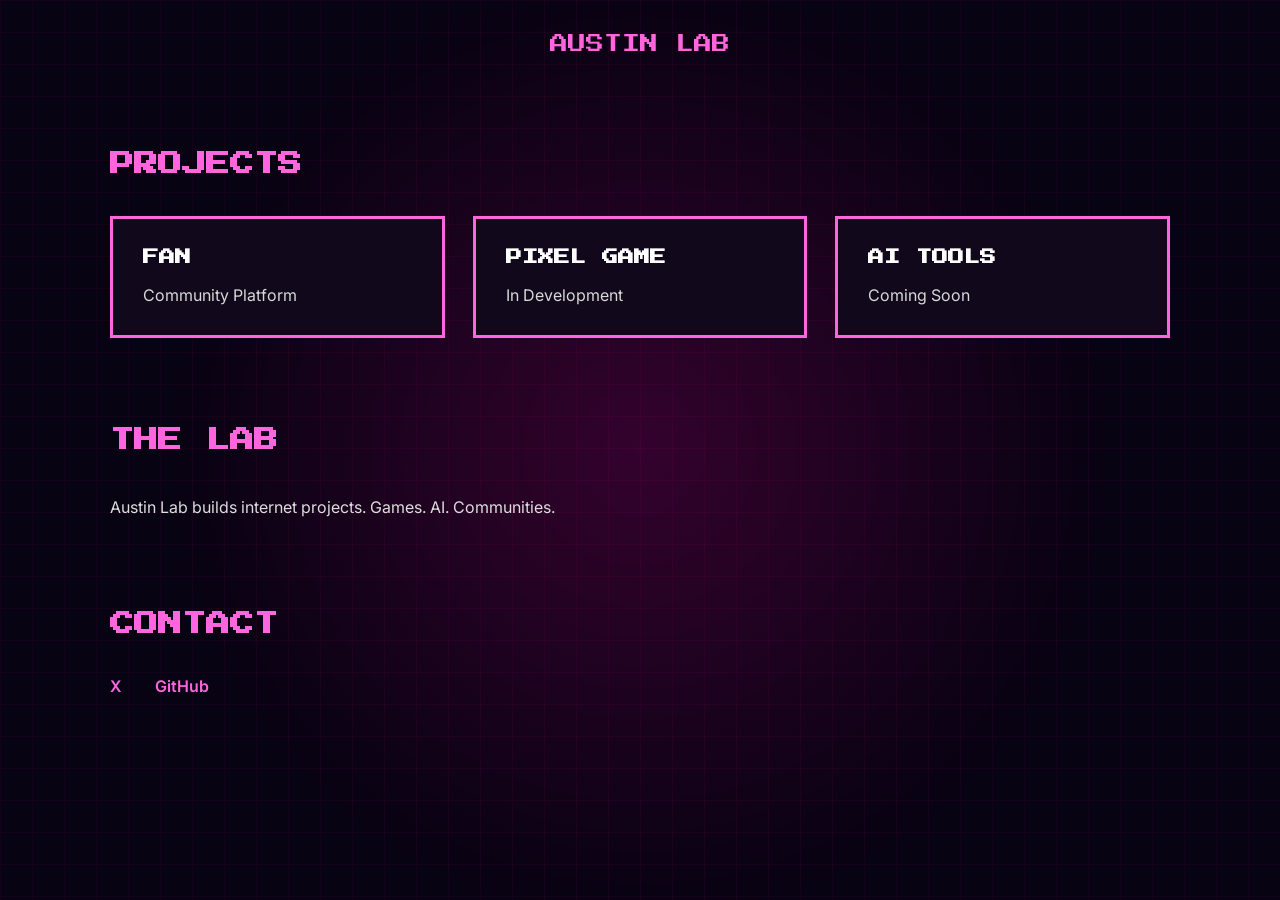
==== lab.html @ cfaddf40 "Create Lab page" ====
<!DOCTYPE html>
<html lang="en">

<head>

<meta charset="UTF-8">
<meta name="viewport" content="width=device-width, initial-scale=1.0">

<title>Austin Lab</title>

<link rel="preconnect" href="https://fonts.googleapis.com">
<link rel="preconnect" href="https://fonts.gstatic.com" crossorigin>

<link href="https://fonts.googleapis.com/css2?family=Press+Start+2P&family=Inter:wght@400;600&display=swap" rel="stylesheet">

<link rel="stylesheet" href="style.css">

</head>

<body>

<div class="bg-grid"></div>
<div class="bg-glow"></div>

<header class="topbar">

<a href="index.html" class="logo">
AUSTIN LAB
</a>

</header>

<main class="lab">

<h2>PROJECTS</h2>

<div class="cards">

<a class="card" href="#">

<h3>FAN</h3>

<p>Community Platform</p>

</a>

<a class="card" href="#">

<h3>PIXEL GAME</h3>

<p>In Development</p>

</a>

<a class="card" href="#">

<h3>AI TOOLS</h3>

<p>Coming Soon</p>

</a>

</div>

<section class="about">

<h2>THE LAB</h2>

<p>

Austin Lab builds internet projects.

Games.

AI.

Communities.

</p>

</section>

<section class="contact">

<h2>CONTACT</h2>

<a href="https://x.com/austin_brop">X</a>

<a href="https://github.com/chemma123">GitHub</a>

</section>

</main>

</body>

</html>
---- style.css ----
*{
    margin:0;
    padding:0;
    box-sizing:border-box;
    scroll-behavior:smooth;
}

body{
    background:#080312;
    color:#fff;
    font-family:'Inter',sans-serif;
    overflow-x:hidden;
}

/* BACKGROUND */

.bg-grid{
    position:fixed;
    inset:0;
    z-index:-2;

    background-image:
    linear-gradient(rgba(255,0,170,.05) 1px,transparent 1px),
    linear-gradient(90deg,rgba(255,0,170,.05) 1px,transparent 1px);

    background-size:32px 32px;
}

.bg-glow{
    position:fixed;
    inset:0;
    z-index:-1;

    background:
    radial-gradient(circle at center,
    rgba(255,0,170,.18),
    transparent 60%);
}

/* HERO */

.hero{

    height:100vh;

    display:flex;
    flex-direction:column;
    justify-content:center;
    align-items:center;

    text-align:center;

    padding:20px;

}

.penguin{

    width:190px;

    margin-bottom:40px;

    image-rendering:pixelated;

}

h1{

    font-family:'Press Start 2P',cursive;

    font-size:56px;

    color:#ff66dd;

    text-shadow:
    4px 4px #5d007d;

    margin-bottom:30px;

}

.subtitle{

    color:#d5b6ff;

    margin-bottom:50px;

    letter-spacing:2px;

}

.btn{

    display:inline-block;

    padding:18px 42px;

    border:4px solid #ff66dd;

    background:#23112f;

    color:white;

    text-decoration:none;

    font-family:'Press Start 2P',cursive;

    transition:.25s;

}

.btn:hover{

    background:#ff44cc;

    box-shadow:0 0 20px #ff44cc;

    transform:translateY(-4px);

}

/* TOP BAR */

.topbar{

    padding:35px;

    text-align:center;

}

.logo{

    color:#ff66dd;

    text-decoration:none;

    font-family:'Press Start 2P',cursive;

    font-size:18px;

}

/* LAB */

.lab{

    max-width:1100px;

    margin:auto;

    padding:60px 20px 120px;

}

.lab h2{

    font-family:'Press Start 2P',cursive;

    color:#ff66dd;

    margin-bottom:40px;

    font-size:24px;

}

/* CARDS */

.cards{

    display:grid;

    grid-template-columns:repeat(auto-fit,minmax(260px,1fr));

    gap:28px;

    margin-bottom:90px;

}

.card{

    display:block;

    padding:30px;

    text-decoration:none;

    color:white;

    border:3px solid #ff66dd;

    background:#12081c;

    transition:.25s;

}

.card:hover{

    transform:translateY(-6px);

    box-shadow:0 0 25px #ff44cc;

}

.card h3{

    font-family:'Press Start 2P',cursive;

    margin-bottom:20px;

    font-size:16px;

}

.card p{

    color:#d8d8d8;

}

/* ABOUT */

.about{

    margin-bottom:90px;

}

.about p{

    max-width:700px;

    line-height:1.9;

    color:#ddd;

}

/* CONTACT */

.contact a{

    display:inline-block;

    margin-right:30px;

    color:#ff66dd;

    text-decoration:none;

    font-weight:600;

}

.contact a:hover{

    color:white;

}
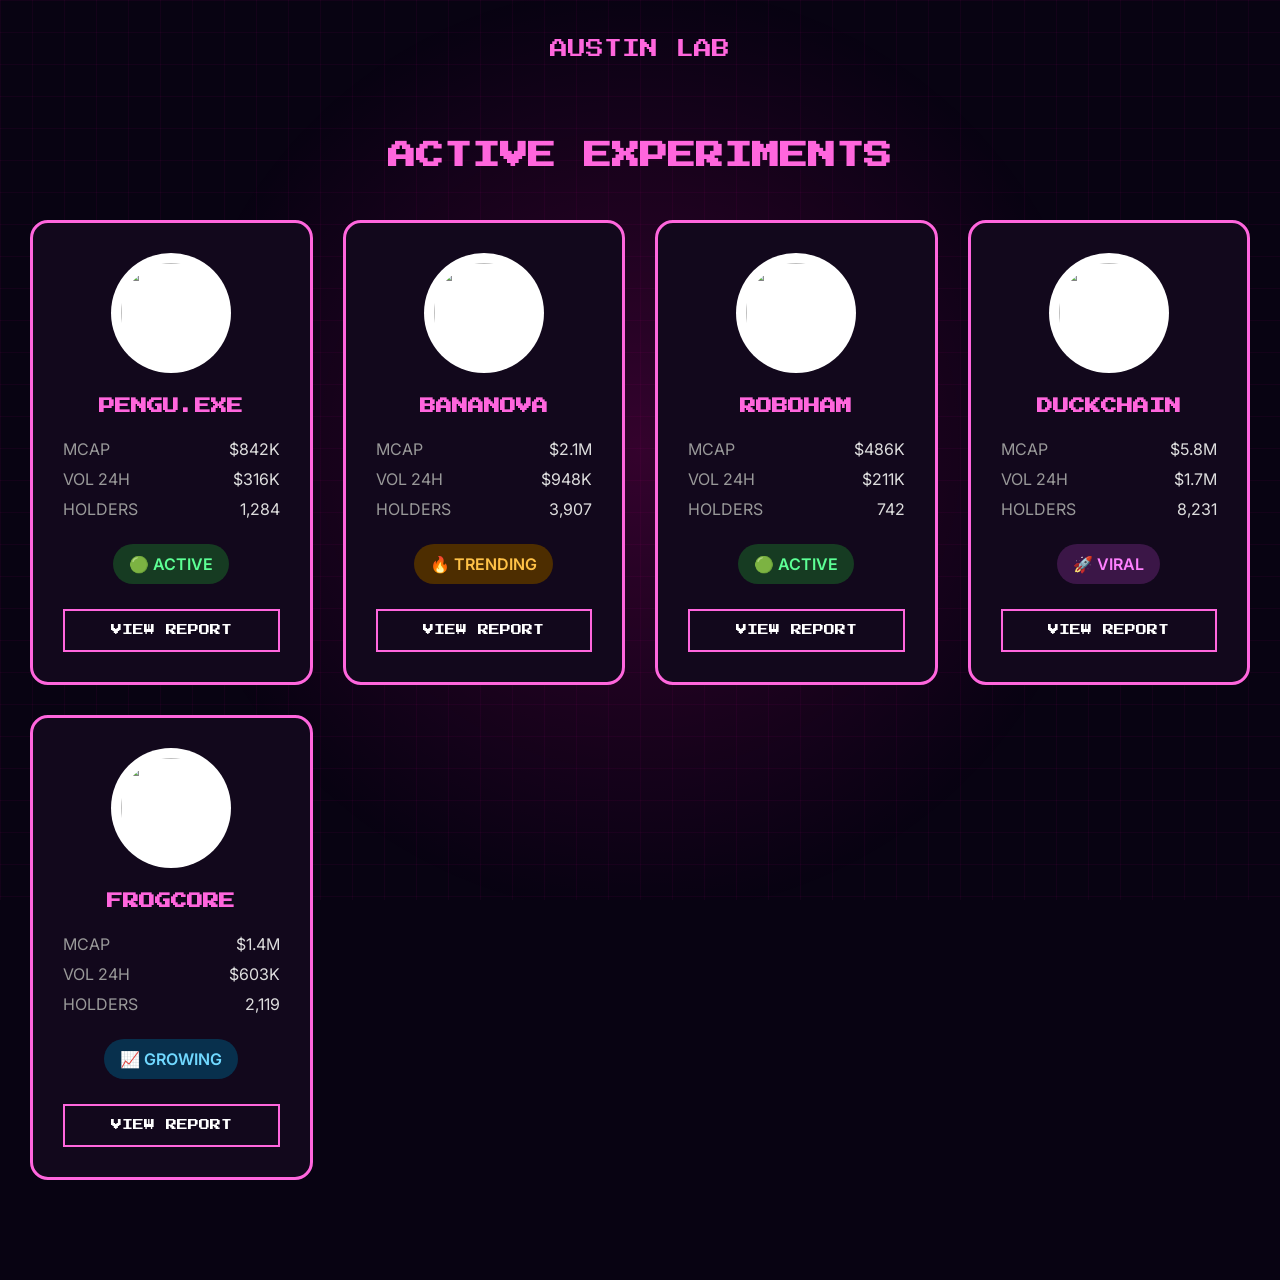
==== commit 5755c767: "Update lab page" ====
--- a/lab.html
+++ b/lab.html
@@ -32,63 +32,131 @@
 
 <main class="lab">
 
-<h2>PROJECTS</h2>
+<h2>ACTIVE EXPERIMENTS</h2>
 
 <div class="cards">
 
-<a class="card" href="#">
+<div class="card">
 
-<h3>FAN</h3>
+<img src="https://api.dicebear.com/9.x/bottts/svg?seed=Pengu" class="avatar">
 
-<p>Community Platform</p>
+<h3>PENGU.EXE</h3>
 
-</a>
+<div class="stats">
 
-<a class="card" href="#">
+<p><span>MCAP</span> $842K</p>
+<p><span>VOL 24H</span> $316K</p>
+<p><span>HOLDERS</span> 1,284</p>
 
-<h3>PIXEL GAME</h3>
+</div>
 
-<p>In Development</p>
+<div class="status active">
+🟢 ACTIVE
+</div>
 
-</a>
-
-<a class="card" href="#">
-
-<h3>AI TOOLS</h3>
-
-<p>Coming Soon</p>
-
+<a href="#" class="view-btn">
+VIEW REPORT
 </a>
 
 </div>
 
-<section class="about">
+<div class="card">
 
-<h2>THE LAB</h2>
+<img src="https://api.dicebear.com/9.x/bottts/svg?seed=Bananova" class="avatar">
 
-<p>
+<h3>BANANOVA</h3>
 
-Austin Lab builds internet projects.
+<div class="stats">
 
-Games.
+<p><span>MCAP</span> $2.1M</p>
+<p><span>VOL 24H</span> $948K</p>
+<p><span>HOLDERS</span> 3,907</p>
 
-AI.
+</div>
 
-Communities.
+<div class="status trend">
+🔥 TRENDING
+</div>
 
-</p>
+<a href="#" class="view-btn">
+VIEW REPORT
+</a>
 
-</section>
+</div>
 
-<section class="contact">
+<div class="card">
 
-<h2>CONTACT</h2>
+<img src="https://api.dicebear.com/9.x/bottts/svg?seed=RoboHam" class="avatar">
 
-<a href="https://x.com/austin_brop">X</a>
+<h3>ROBOHAM</h3>
 
-<a href="https://github.com/chemma123">GitHub</a>
+<div class="stats">
 
-</section>
+<p><span>MCAP</span> $486K</p>
+<p><span>VOL 24H</span> $211K</p>
+<p><span>HOLDERS</span> 742</p>
+
+</div>
+
+<div class="status active">
+🟢 ACTIVE
+</div>
+
+<a href="#" class="view-btn">
+VIEW REPORT
+</a>
+
+</div>
+
+<div class="card">
+
+<img src="https://api.dicebear.com/9.x/bottts/svg?seed=DuckChain" class="avatar">
+
+<h3>DUCKCHAIN</h3>
+
+<div class="stats">
+
+<p><span>MCAP</span> $5.8M</p>
+<p><span>VOL 24H</span> $1.7M</p>
+<p><span>HOLDERS</span> 8,231</p>
+
+</div>
+
+<div class="status viral">
+🚀 VIRAL
+</div>
+
+<a href="#" class="view-btn">
+VIEW REPORT
+</a>
+
+</div>
+
+<div class="card">
+
+<img src="https://api.dicebear.com/9.x/bottts/svg?seed=FrogCore" class="avatar">
+
+<h3>FROGCORE</h3>
+
+<div class="stats">
+
+<p><span>MCAP</span> $1.4M</p>
+<p><span>VOL 24H</span> $603K</p>
+<p><span>HOLDERS</span> 2,119</p>
+
+</div>
+
+<div class="status grow">
+📈 GROWING
+</div>
+
+<a href="#" class="view-btn">
+VIEW REPORT
+</a>
+
+</div>
+
+</div>
 
 </main>
 
--- a/style.css
+++ b/style.css
@@ -123,7 +123,7 @@
 
 .topbar{
 
-    padding:35px;
+    padding:40px 0;
 
     text-align:center;
 
@@ -145,23 +145,25 @@
 
 .lab{
 
-    max-width:1100px;
+    max-width:1300px;
 
     margin:auto;
 
-    padding:60px 20px 120px;
+    padding:40px 30px 100px;
 
 }
 
 .lab h2{
 
+    text-align:center;
+
     font-family:'Press Start 2P',cursive;
 
     color:#ff66dd;
 
-    margin-bottom:40px;
-
-    font-size:24px;
+    margin-bottom:50px;
+
+    font-size:28px;
 
 }
 
@@ -173,90 +175,166 @@
 
     grid-template-columns:repeat(auto-fit,minmax(260px,1fr));
 
-    gap:28px;
-
-    margin-bottom:90px;
+    gap:30px;
 
 }
 
 .card{
 
+    background:#12081c;
+
+    border:3px solid #ff66dd;
+
+    border-radius:18px;
+
+    padding:30px;
+
+    text-align:center;
+
+    transition:.25s;
+
+}
+
+.card:hover{
+
+    transform:translateY(-8px);
+
+    box-shadow:0 0 30px rgba(255,68,204,.5);
+
+}
+
+.avatar{
+
+    width:120px;
+
+    height:120px;
+
+    margin:0 auto 25px;
+
     display:block;
 
-    padding:30px;
+    border-radius:50%;
+
+    background:white;
+
+    padding:10px;
+
+}
+
+.card h3{
+
+    font-family:'Press Start 2P',cursive;
+
+    font-size:16px;
+
+    color:#ff66dd;
+
+    margin-bottom:25px;
+
+}
+
+/* STATS */
+
+.stats{
+
+    text-align:left;
+
+    margin-bottom:25px;
+
+}
+
+.stats p{
+
+    display:flex;
+
+    justify-content:space-between;
+
+    margin-bottom:10px;
+
+    color:#ddd;
+
+}
+
+.stats span{
+
+    color:#999;
+
+}
+
+/* STATUS */
+
+.status{
+
+    display:inline-block;
+
+    padding:10px 16px;
+
+    border-radius:50px;
+
+    font-weight:600;
+
+    margin-bottom:25px;
+
+}
+
+.active{
+
+    background:#163b22;
+
+    color:#5dff95;
+
+}
+
+.trend{
+
+    background:#4d2d00;
+
+    color:#ffc247;
+
+}
+
+.viral{
+
+    background:#3b1647;
+
+    color:#ff80ff;
+
+}
+
+.grow{
+
+    background:#08304d;
+
+    color:#70d8ff;
+
+}
+
+/* BUTTON */
+
+.view-btn{
+
+    display:block;
+
+    width:100%;
+
+    padding:14px;
+
+    border:2px solid #ff66dd;
+
+    color:white;
 
     text-decoration:none;
 
-    color:white;
-
-    border:3px solid #ff66dd;
-
-    background:#12081c;
+    font-family:'Press Start 2P',cursive;
+
+    font-size:11px;
 
     transition:.25s;
 
 }
 
-.card:hover{
-
-    transform:translateY(-6px);
-
-    box-shadow:0 0 25px #ff44cc;
-
-}
-
-.card h3{
-
-    font-family:'Press Start 2P',cursive;
-
-    margin-bottom:20px;
-
-    font-size:16px;
-
-}
-
-.card p{
-
-    color:#d8d8d8;
-
-}
-
-/* ABOUT */
-
-.about{
-
-    margin-bottom:90px;
-
-}
-
-.about p{
-
-    max-width:700px;
-
-    line-height:1.9;
-
-    color:#ddd;
-
-}
-
-/* CONTACT */
-
-.contact a{
-
-    display:inline-block;
-
-    margin-right:30px;
-
-    color:#ff66dd;
-
-    text-decoration:none;
-
-    font-weight:600;
-
-}
-
-.contact a:hover{
-
-    color:white;
+.view-btn:hover{
+
+    background:#ff44cc;
 
 }
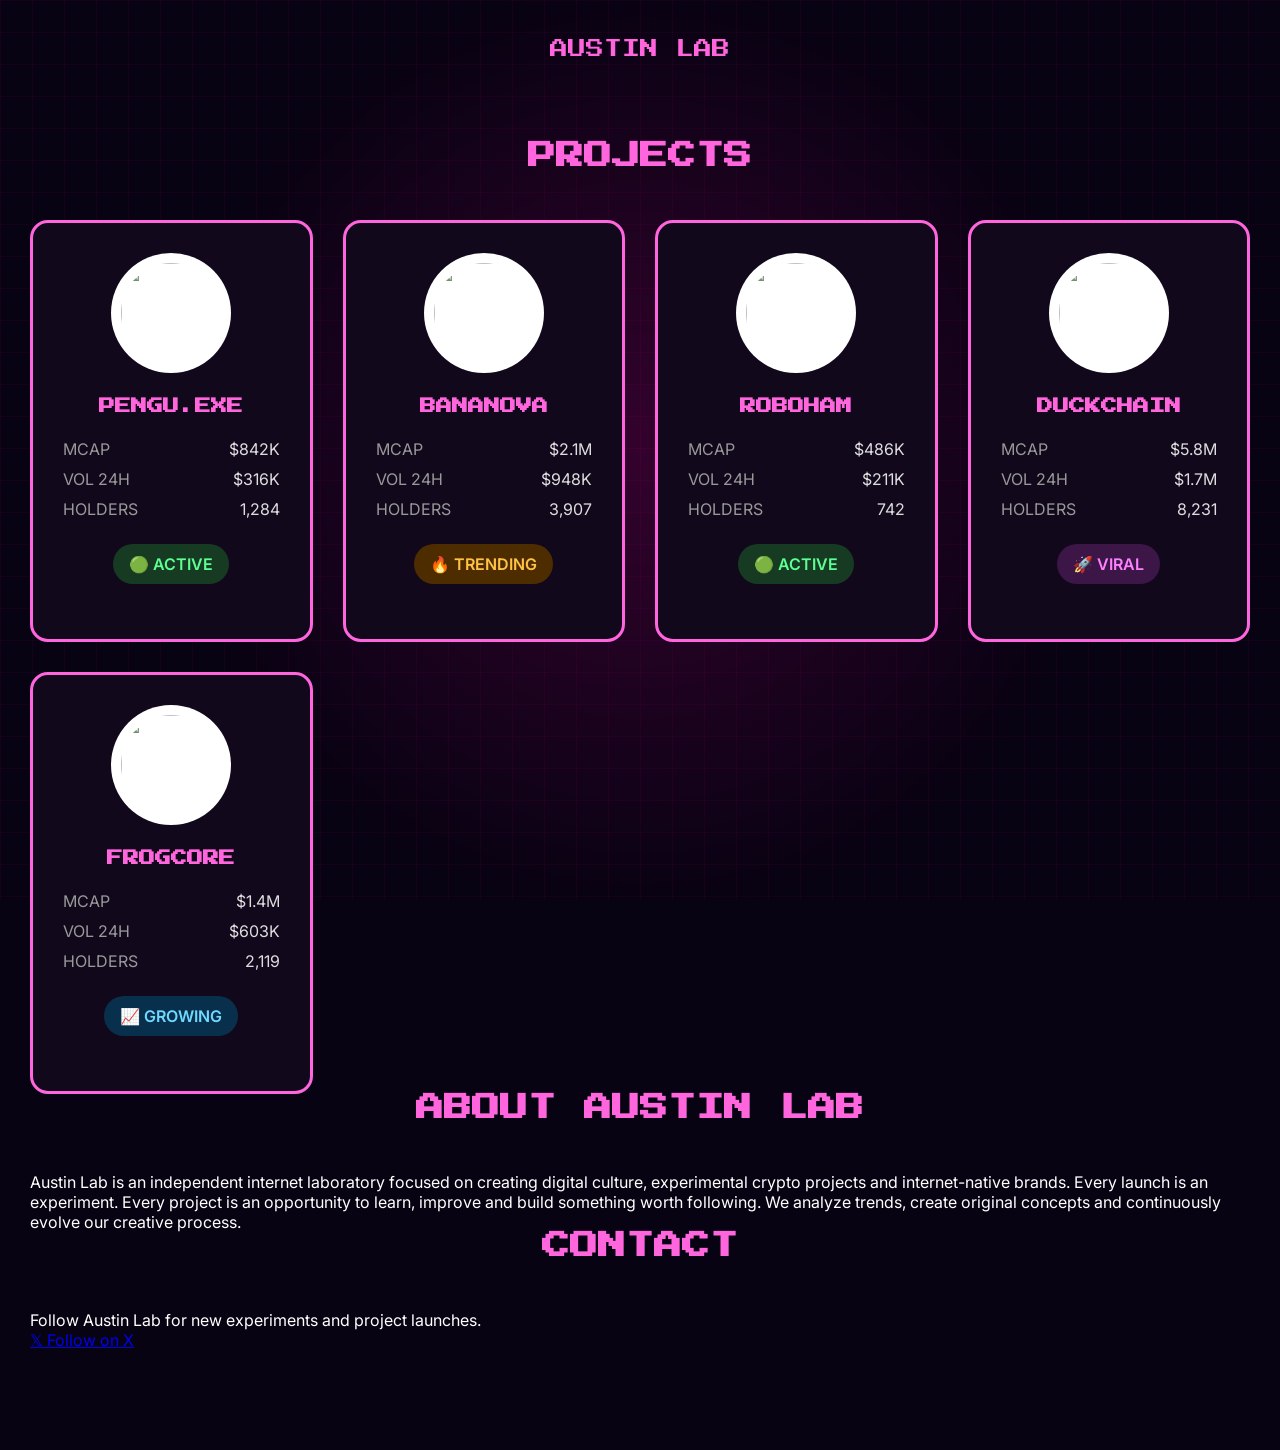
==== commit 112ce044: "Test" ====
--- a/lab.html
+++ b/lab.html
@@ -32,7 +32,7 @@
 
 <main class="lab">
 
-<h2>ACTIVE EXPERIMENTS</h2>
+<h2>PROJECTS</h2>
 
 <div class="cards">
 
@@ -43,20 +43,14 @@
 <h3>PENGU.EXE</h3>
 
 <div class="stats">
-
 <p><span>MCAP</span> $842K</p>
 <p><span>VOL 24H</span> $316K</p>
 <p><span>HOLDERS</span> 1,284</p>
-
 </div>
 
 <div class="status active">
 🟢 ACTIVE
 </div>
-
-<a href="#" class="view-btn">
-VIEW REPORT
-</a>
 
 </div>
 
@@ -67,20 +61,14 @@
 <h3>BANANOVA</h3>
 
 <div class="stats">
-
 <p><span>MCAP</span> $2.1M</p>
 <p><span>VOL 24H</span> $948K</p>
 <p><span>HOLDERS</span> 3,907</p>
-
 </div>
 
 <div class="status trend">
 🔥 TRENDING
 </div>
-
-<a href="#" class="view-btn">
-VIEW REPORT
-</a>
 
 </div>
 
@@ -91,20 +79,14 @@
 <h3>ROBOHAM</h3>
 
 <div class="stats">
-
 <p><span>MCAP</span> $486K</p>
 <p><span>VOL 24H</span> $211K</p>
 <p><span>HOLDERS</span> 742</p>
-
 </div>
 
 <div class="status active">
 🟢 ACTIVE
 </div>
-
-<a href="#" class="view-btn">
-VIEW REPORT
-</a>
 
 </div>
 
@@ -115,20 +97,14 @@
 <h3>DUCKCHAIN</h3>
 
 <div class="stats">
-
 <p><span>MCAP</span> $5.8M</p>
 <p><span>VOL 24H</span> $1.7M</p>
 <p><span>HOLDERS</span> 8,231</p>
-
 </div>
 
 <div class="status viral">
 🚀 VIRAL
 </div>
-
-<a href="#" class="view-btn">
-VIEW REPORT
-</a>
 
 </div>
 
@@ -139,24 +115,48 @@
 <h3>FROGCORE</h3>
 
 <div class="stats">
-
 <p><span>MCAP</span> $1.4M</p>
 <p><span>VOL 24H</span> $603K</p>
 <p><span>HOLDERS</span> 2,119</p>
-
 </div>
 
 <div class="status grow">
 📈 GROWING
 </div>
 
-<a href="#" class="view-btn">
-VIEW REPORT
-</a>
+</div>
 
 </div>
 
-</div>
+<section class="about">
+
+<h2>ABOUT AUSTIN LAB</h2>
+
+<p>
+
+Austin Lab is an independent internet laboratory focused on creating digital culture, experimental crypto projects and internet-native brands.
+
+Every launch is an experiment.
+Every project is an opportunity to learn, improve and build something worth following.
+
+We analyze trends, create original concepts and continuously evolve our creative process.
+
+</p>
+
+</section>
+<section class="contact">
+
+<h2>CONTACT</h2>
+
+<p>
+Follow Austin Lab for new experiments and project launches.
+</p>
+
+<a href="https://x.com/austinlab" target="_blank">
+𝕏 Follow on X
+</a>
+
+</section>
 
 </main>
 
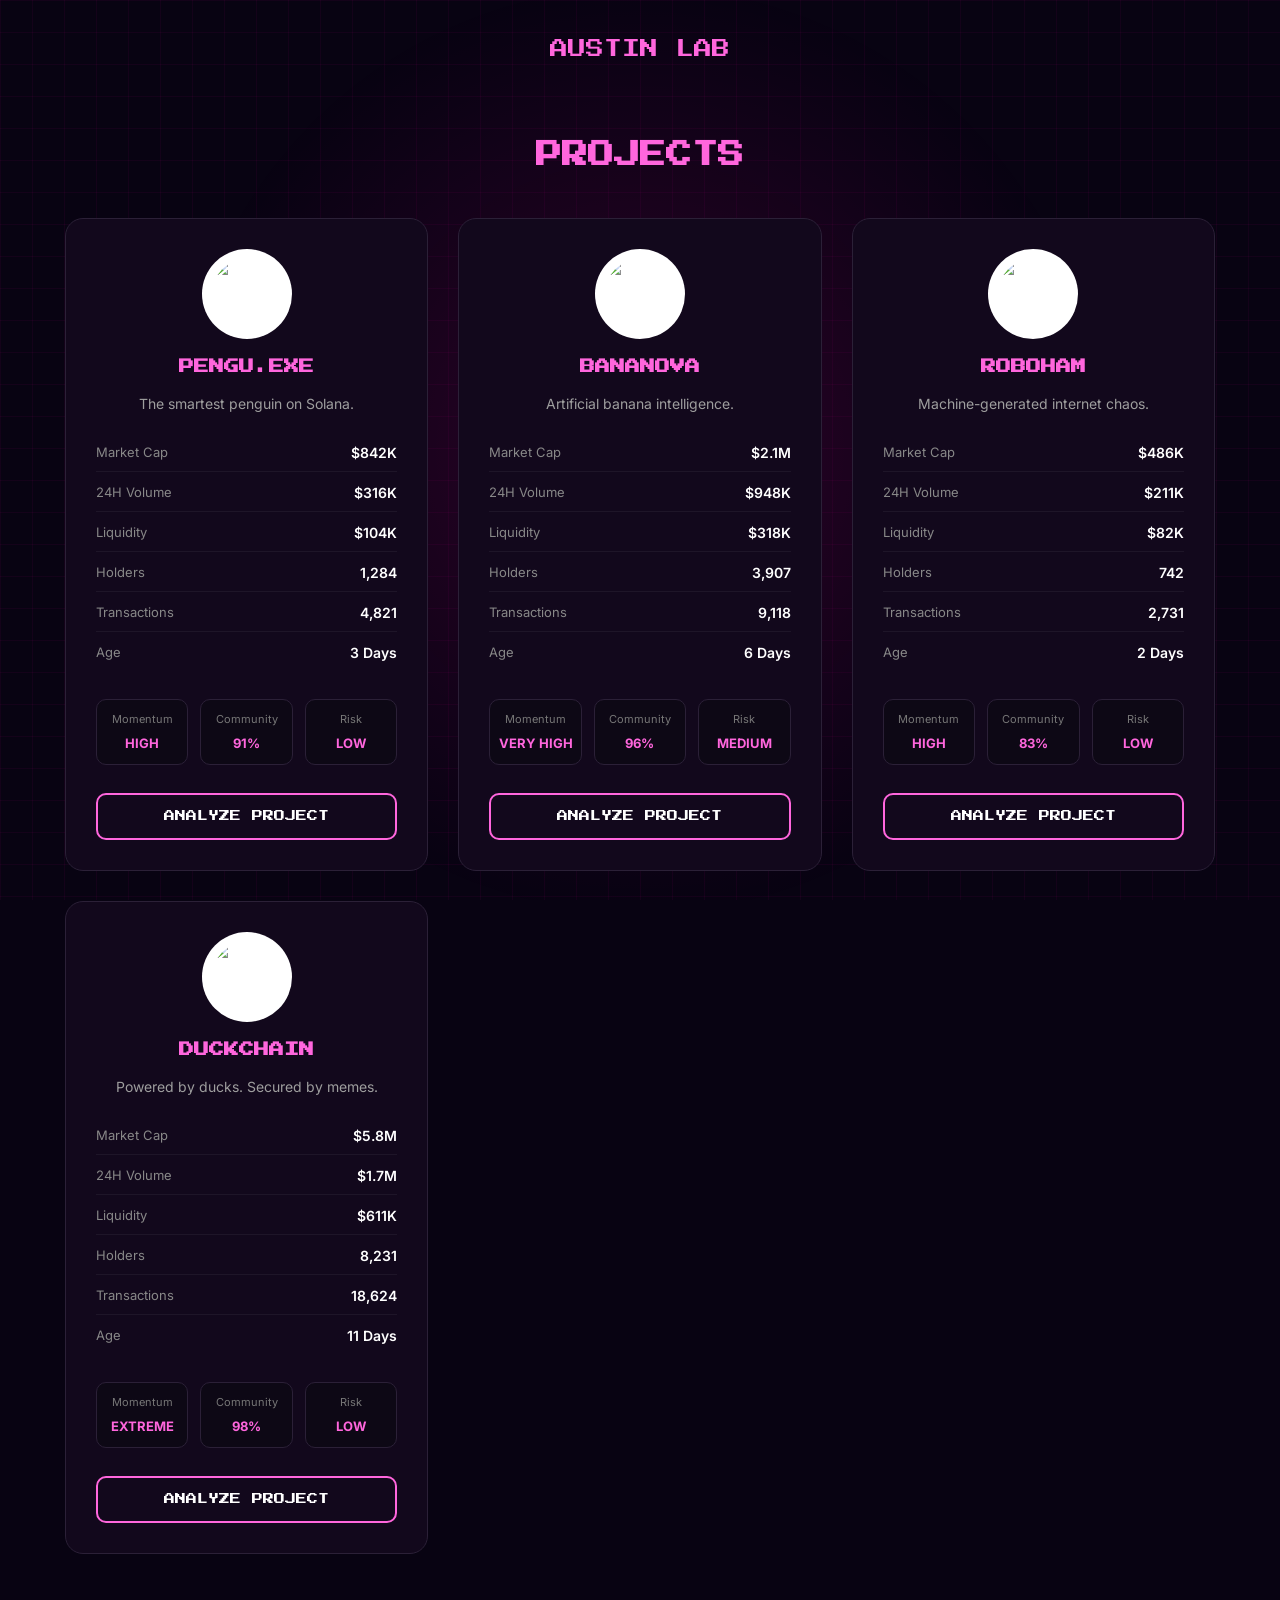
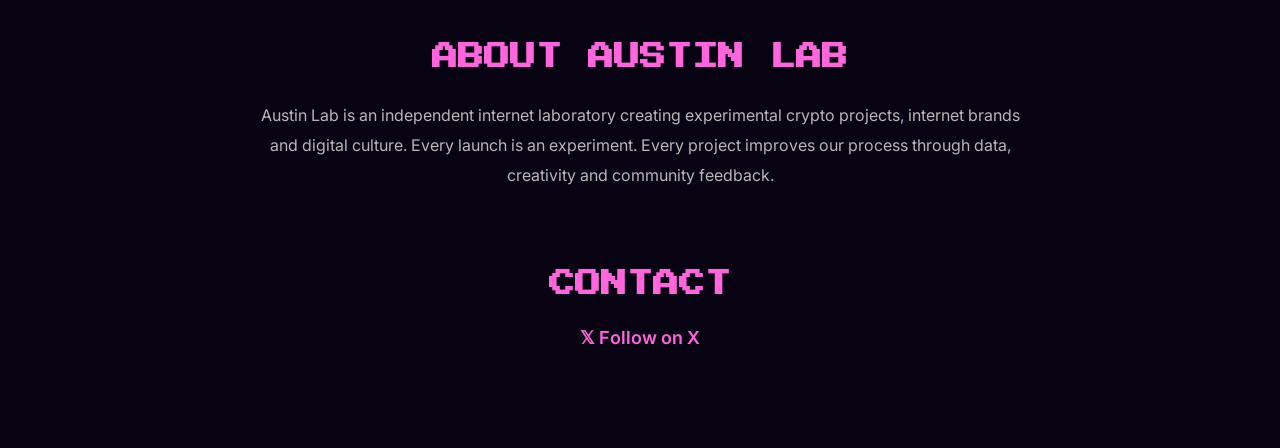
==== commit 726f4185: "Update Austin Lab UI" ====
--- a/lab.html
+++ b/lab.html
@@ -36,93 +36,286 @@
 
 <div class="cards">
 
+<!-- PROJECT 1 -->
+
 <div class="card">
 
-<img src="https://api.dicebear.com/9.x/bottts/svg?seed=Pengu" class="avatar">
+<img src="https://api.dicebear.com/9.x/bottts/svg?seed=Pengu" class="avatar" alt="Pengu">
 
 <h3>PENGU.EXE</h3>
 
+<p class="description">
+The smartest penguin on Solana.
+</p>
+
 <div class="stats">
-<p><span>MCAP</span> $842K</p>
-<p><span>VOL 24H</span> $316K</p>
-<p><span>HOLDERS</span> 1,284</p>
-</div>
-
-<div class="status active">
-🟢 ACTIVE
-</div>
-
-</div>
+
+<div class="stat">
+<span>Market Cap</span>
+<strong>$842K</strong>
+</div>
+
+<div class="stat">
+<span>24H Volume</span>
+<strong>$316K</strong>
+</div>
+
+<div class="stat">
+<span>Liquidity</span>
+<strong>$104K</strong>
+</div>
+
+<div class="stat">
+<span>Holders</span>
+<strong>1,284</strong>
+</div>
+
+<div class="stat">
+<span>Transactions</span>
+<strong>4,821</strong>
+</div>
+
+<div class="stat">
+<span>Age</span>
+<strong>3 Days</strong>
+</div>
+
+</div>
+
+<div class="metrics">
+
+<div>
+<span>Momentum</span>
+<strong>HIGH</strong>
+</div>
+
+<div>
+<span>Community</span>
+<strong>91%</strong>
+</div>
+
+<div>
+<span>Risk</span>
+<strong>LOW</strong>
+</div>
+
+</div>
+
+<a href="project.html" class="analyze-btn">
+ANALYZE PROJECT
+</a>
+
+</div>
+
+<!-- PROJECT 2 -->
 
 <div class="card">
 
-<img src="https://api.dicebear.com/9.x/bottts/svg?seed=Bananova" class="avatar">
+<img src="https://api.dicebear.com/9.x/bottts/svg?seed=Bananova" class="avatar" alt="Bananova">
 
 <h3>BANANOVA</h3>
 
+<p class="description">
+Artificial banana intelligence.
+</p>
+
 <div class="stats">
-<p><span>MCAP</span> $2.1M</p>
-<p><span>VOL 24H</span> $948K</p>
-<p><span>HOLDERS</span> 3,907</p>
-</div>
-
-<div class="status trend">
-🔥 TRENDING
-</div>
-
-</div>
+
+<div class="stat">
+<span>Market Cap</span>
+<strong>$2.1M</strong>
+</div>
+
+<div class="stat">
+<span>24H Volume</span>
+<strong>$948K</strong>
+</div>
+
+<div class="stat">
+<span>Liquidity</span>
+<strong>$318K</strong>
+</div>
+
+<div class="stat">
+<span>Holders</span>
+<strong>3,907</strong>
+</div>
+
+<div class="stat">
+<span>Transactions</span>
+<strong>9,118</strong>
+</div>
+
+<div class="stat">
+<span>Age</span>
+<strong>6 Days</strong>
+</div>
+
+</div>
+
+<div class="metrics">
+
+<div>
+<span>Momentum</span>
+<strong>VERY HIGH</strong>
+</div>
+
+<div>
+<span>Community</span>
+<strong>96%</strong>
+</div>
+
+<div>
+<span>Risk</span>
+<strong>MEDIUM</strong>
+</div>
+
+</div>
+
+<a href="project.html" class="analyze-btn">
+ANALYZE PROJECT
+</a>
+
+</div>
+<!-- PROJECT 3 -->
 
 <div class="card">
 
-<img src="https://api.dicebear.com/9.x/bottts/svg?seed=RoboHam" class="avatar">
+<img src="https://api.dicebear.com/9.x/bottts/svg?seed=RoboHam" class="avatar" alt="RoboHam">
 
 <h3>ROBOHAM</h3>
 
+<p class="description">
+Machine-generated internet chaos.
+</p>
+
 <div class="stats">
-<p><span>MCAP</span> $486K</p>
-<p><span>VOL 24H</span> $211K</p>
-<p><span>HOLDERS</span> 742</p>
-</div>
-
-<div class="status active">
-🟢 ACTIVE
-</div>
-
-</div>
+
+<div class="stat">
+<span>Market Cap</span>
+<strong>$486K</strong>
+</div>
+
+<div class="stat">
+<span>24H Volume</span>
+<strong>$211K</strong>
+</div>
+
+<div class="stat">
+<span>Liquidity</span>
+<strong>$82K</strong>
+</div>
+
+<div class="stat">
+<span>Holders</span>
+<strong>742</strong>
+</div>
+
+<div class="stat">
+<span>Transactions</span>
+<strong>2,731</strong>
+</div>
+
+<div class="stat">
+<span>Age</span>
+<strong>2 Days</strong>
+</div>
+
+</div>
+
+<div class="metrics">
+
+<div>
+<span>Momentum</span>
+<strong>HIGH</strong>
+</div>
+
+<div>
+<span>Community</span>
+<strong>83%</strong>
+</div>
+
+<div>
+<span>Risk</span>
+<strong>LOW</strong>
+</div>
+
+</div>
+
+<a href="project.html" class="analyze-btn">
+ANALYZE PROJECT
+</a>
+
+</div>
+
+<!-- PROJECT 4 -->
 
 <div class="card">
 
-<img src="https://api.dicebear.com/9.x/bottts/svg?seed=DuckChain" class="avatar">
+<img src="https://api.dicebear.com/9.x/bottts/svg?seed=DuckChain" class="avatar" alt="DuckChain">
 
 <h3>DUCKCHAIN</h3>
 
+<p class="description">
+Powered by ducks. Secured by memes.
+</p>
+
 <div class="stats">
-<p><span>MCAP</span> $5.8M</p>
-<p><span>VOL 24H</span> $1.7M</p>
-<p><span>HOLDERS</span> 8,231</p>
-</div>
-
-<div class="status viral">
-🚀 VIRAL
-</div>
-
-</div>
-
-<div class="card">
-
-<img src="https://api.dicebear.com/9.x/bottts/svg?seed=FrogCore" class="avatar">
-
-<h3>FROGCORE</h3>
-
-<div class="stats">
-<p><span>MCAP</span> $1.4M</p>
-<p><span>VOL 24H</span> $603K</p>
-<p><span>HOLDERS</span> 2,119</p>
-</div>
-
-<div class="status grow">
-📈 GROWING
-</div>
+
+<div class="stat">
+<span>Market Cap</span>
+<strong>$5.8M</strong>
+</div>
+
+<div class="stat">
+<span>24H Volume</span>
+<strong>$1.7M</strong>
+</div>
+
+<div class="stat">
+<span>Liquidity</span>
+<strong>$611K</strong>
+</div>
+
+<div class="stat">
+<span>Holders</span>
+<strong>8,231</strong>
+</div>
+
+<div class="stat">
+<span>Transactions</span>
+<strong>18,624</strong>
+</div>
+
+<div class="stat">
+<span>Age</span>
+<strong>11 Days</strong>
+</div>
+
+</div>
+
+<div class="metrics">
+
+<div>
+<span>Momentum</span>
+<strong>EXTREME</strong>
+</div>
+
+<div>
+<span>Community</span>
+<strong>98%</strong>
+</div>
+
+<div>
+<span>Risk</span>
+<strong>LOW</strong>
+</div>
+
+</div>
+
+<a href="project.html" class="analyze-btn">
+ANALYZE PROJECT
+</a>
 
 </div>
 
@@ -133,26 +326,18 @@
 <h2>ABOUT AUSTIN LAB</h2>
 
 <p>
-
-Austin Lab is an independent internet laboratory focused on creating digital culture, experimental crypto projects and internet-native brands.
-
-Every launch is an experiment.
-Every project is an opportunity to learn, improve and build something worth following.
-
-We analyze trends, create original concepts and continuously evolve our creative process.
-
+Austin Lab is an independent internet laboratory creating experimental crypto projects, internet brands and digital culture.
+
+Every launch is an experiment. Every project improves our process through data, creativity and community feedback.
 </p>
 
 </section>
+
 <section class="contact">
 
 <h2>CONTACT</h2>
 
-<p>
-Follow Austin Lab for new experiments and project launches.
-</p>
-
-<a href="https://x.com/austinlab" target="_blank">
+<a href="https://x.com/" target="_blank">
 𝕏 Follow on X
 </a>
 
--- a/style.css
+++ b/style.css
@@ -12,8 +12,6 @@
     overflow-x:hidden;
 }
 
-/* BACKGROUND */
-
 .bg-grid{
     position:fixed;
     inset:0;
@@ -33,308 +31,389 @@
 
     background:
     radial-gradient(circle at center,
-    rgba(255,0,170,.18),
+    rgba(255,0,170,.15),
     transparent 60%);
 }
 
-/* HERO */
-
-.hero{
-
-    height:100vh;
+/* TOP BAR */
+
+.topbar{
+
+    padding:40px 0;
+
+    text-align:center;
+
+}
+
+.logo{
+
+    color:#ff66dd;
+
+    text-decoration:none;
+
+    font-family:'Press Start 2P',cursive;
+
+    font-size:18px;
+
+}
+
+/* PAGE */
+
+.lab{
+
+    max-width:1200px;
+
+    margin:auto;
+
+    padding:40px 25px 100px;
+
+}
+
+.lab h2{
+
+    text-align:center;
+
+    font-family:'Press Start 2P',cursive;
+
+    color:#ff66dd;
+
+    margin-bottom:50px;
+
+    font-size:26px;
+
+}
+
+/* CARDS */
+
+.cards{
+
+    display:grid;
+
+    grid-template-columns:repeat(auto-fit,minmax(280px,1fr));
+
+    gap:30px;
+
+}
+
+.card{
+
+    background:#12081c;
+
+    border:1px solid #2b2037;
+
+    border-radius:18px;
+
+    padding:30px;
+
+    transition:.25s;
+
+}
+
+.card:hover{
+
+    transform:translateY(-6px);
+
+    border-color:#ff66dd;
+
+    box-shadow:0 0 25px rgba(255,68,204,.25);
+
+}
+
+.avatar{
+
+    width:90px;
+
+    height:90px;
+
+    display:block;
+
+    margin:0 auto 20px;
+
+    border-radius:50%;
+
+    background:white;
+
+    padding:10px;
+
+}
+
+.card h3{
+
+    text-align:center;
+
+    font-family:'Press Start 2P',cursive;
+
+    color:#ff66dd;
+
+    font-size:15px;
+
+    margin-bottom:18px;
+
+}
+
+.description{
+
+    text-align:center;
+
+    color:#9e9e9e;
+
+    font-size:14px;
+
+    line-height:1.7;
+
+    margin-bottom:28px;
+
+}
+/* STATS */
+
+.stats{
 
     display:flex;
+
     flex-direction:column;
-    justify-content:center;
+
+    gap:12px;
+
+    margin-bottom:28px;
+
+}
+
+.stat{
+
+    display:flex;
+
+    justify-content:space-between;
+
     align-items:center;
 
-    text-align:center;
-
-    padding:20px;
-
-}
-
-.penguin{
-
-    width:190px;
-
-    margin-bottom:40px;
-
-    image-rendering:pixelated;
-
-}
-
-h1{
+    padding-bottom:10px;
+
+    border-bottom:1px solid rgba(255,255,255,.05);
+
+}
+
+.stat:last-child{
+
+    border-bottom:none;
+
+}
+
+.stat span{
+
+    color:#888;
+
+    font-size:13px;
+
+}
+
+.stat strong{
+
+    color:white;
+
+    font-size:14px;
+
+    font-weight:600;
+
+}
+
+/* AI METRICS */
+
+.metrics{
+
+    display:grid;
+
+    grid-template-columns:repeat(3,1fr);
+
+    gap:12px;
+
+    margin-bottom:28px;
+
+}
+
+.metrics div{
+
+    background:#0d0815;
+
+    border:1px solid #2b2037;
+
+    border-radius:10px;
+
+    padding:12px 8px;
+
+    text-align:center;
+
+}
+
+.metrics span{
+
+    display:block;
+
+    color:#777;
+
+    font-size:11px;
+
+    margin-bottom:6px;
+
+}
+
+.metrics strong{
+
+    color:#ff66dd;
+
+    font-size:13px;
+
+}
+
+/* BUTTON */
+
+.analyze-btn{
+
+    display:block;
+
+    width:100%;
+
+    text-align:center;
+
+    padding:16px;
+
+    border:2px solid #ff66dd;
+
+    border-radius:10px;
+
+    text-decoration:none;
+
+    color:white;
 
     font-family:'Press Start 2P',cursive;
 
-    font-size:56px;
+    font-size:11px;
+
+    transition:.25s;
+
+}
+
+.analyze-btn:hover{
+
+    background:#ff44cc;
+
+    box-shadow:0 0 20px rgba(255,68,204,.35);
+
+    transform:translateY(-2px);
+
+}
+
+/* ABOUT */
+
+.about{
+
+    margin-top:90px;
+
+}
+
+.about h2{
+
+    margin-bottom:30px;
+
+}
+
+.about p{
+
+    max-width:760px;
+
+    margin:auto;
+
+    color:#b7b7b7;
+
+    line-height:1.9;
+
+    text-align:center;
+
+}
+
+/* CONTACT */
+
+.contact{
+
+    margin-top:80px;
+
+    text-align:center;
+
+}
+
+.contact h2{
+
+    margin-bottom:30px;
+
+}
+
+.contact a{
+
+    display:inline-block;
 
     color:#ff66dd;
 
-    text-shadow:
-    4px 4px #5d007d;
-
-    margin-bottom:30px;
-
-}
-
-.subtitle{
-
-    color:#d5b6ff;
-
-    margin-bottom:50px;
-
-    letter-spacing:2px;
-
-}
-
-.btn{
-
-    display:inline-block;
-
-    padding:18px 42px;
-
-    border:4px solid #ff66dd;
-
-    background:#23112f;
+    text-decoration:none;
+
+    font-weight:600;
+
+    font-size:18px;
+
+    transition:.25s;
+
+}
+
+.contact a:hover{
 
     color:white;
 
-    text-decoration:none;
-
-    font-family:'Press Start 2P',cursive;
-
-    transition:.25s;
-
-}
-
-.btn:hover{
-
-    background:#ff44cc;
-
-    box-shadow:0 0 20px #ff44cc;
-
-    transform:translateY(-4px);
-
-}
-
-/* TOP BAR */
-
-.topbar{
-
-    padding:40px 0;
-
-    text-align:center;
-
-}
-
-.logo{
-
-    color:#ff66dd;
-
-    text-decoration:none;
-
-    font-family:'Press Start 2P',cursive;
+}
+
+/* MOBILE */
+
+@media(max-width:768px){
+
+.lab{
+
+    padding:30px 18px 80px;
+
+}
+
+.lab h2{
 
     font-size:18px;
 
 }
 
-/* LAB */
-
-.lab{
-
-    max-width:1300px;
-
-    margin:auto;
-
-    padding:40px 30px 100px;
-
-}
-
-.lab h2{
-
-    text-align:center;
-
-    font-family:'Press Start 2P',cursive;
-
-    color:#ff66dd;
-
-    margin-bottom:50px;
-
-    font-size:28px;
-
-}
-
-/* CARDS */
-
-.cards{
-
-    display:grid;
-
-    grid-template-columns:repeat(auto-fit,minmax(260px,1fr));
-
-    gap:30px;
-
-}
-
 .card{
 
-    background:#12081c;
-
-    border:3px solid #ff66dd;
-
-    border-radius:18px;
-
-    padding:30px;
-
-    text-align:center;
-
-    transition:.25s;
-
-}
-
-.card:hover{
-
-    transform:translateY(-8px);
-
-    box-shadow:0 0 30px rgba(255,68,204,.5);
+    padding:22px;
 
 }
 
 .avatar{
 
-    width:120px;
-
-    height:120px;
-
-    margin:0 auto 25px;
-
-    display:block;
-
-    border-radius:50%;
-
-    background:white;
-
-    padding:10px;
+    width:72px;
+
+    height:72px;
 
 }
 
 .card h3{
 
-    font-family:'Press Start 2P',cursive;
-
-    font-size:16px;
-
-    color:#ff66dd;
-
-    margin-bottom:25px;
-
-}
-
-/* STATS */
-
-.stats{
-
-    text-align:left;
-
-    margin-bottom:25px;
-
-}
-
-.stats p{
-
-    display:flex;
-
-    justify-content:space-between;
-
-    margin-bottom:10px;
-
-    color:#ddd;
-
-}
-
-.stats span{
-
-    color:#999;
-
-}
-
-/* STATUS */
-
-.status{
-
-    display:inline-block;
-
-    padding:10px 16px;
-
-    border-radius:50px;
-
-    font-weight:600;
-
-    margin-bottom:25px;
-
-}
-
-.active{
-
-    background:#163b22;
-
-    color:#5dff95;
-
-}
-
-.trend{
-
-    background:#4d2d00;
-
-    color:#ffc247;
-
-}
-
-.viral{
-
-    background:#3b1647;
-
-    color:#ff80ff;
-
-}
-
-.grow{
-
-    background:#08304d;
-
-    color:#70d8ff;
-
-}
-
-/* BUTTON */
-
-.view-btn{
-
-    display:block;
-
-    width:100%;
-
-    padding:14px;
-
-    border:2px solid #ff66dd;
-
-    color:white;
-
-    text-decoration:none;
-
-    font-family:'Press Start 2P',cursive;
-
-    font-size:11px;
-
-    transition:.25s;
-
-}
-
-.view-btn:hover{
-
-    background:#ff44cc;
+    font-size:13px;
+
+}
+
+.metrics{
+
+    grid-template-columns:1fr;
+
+}
+
+.analyze-btn{
+
+    font-size:10px;
+
+}
 
 }
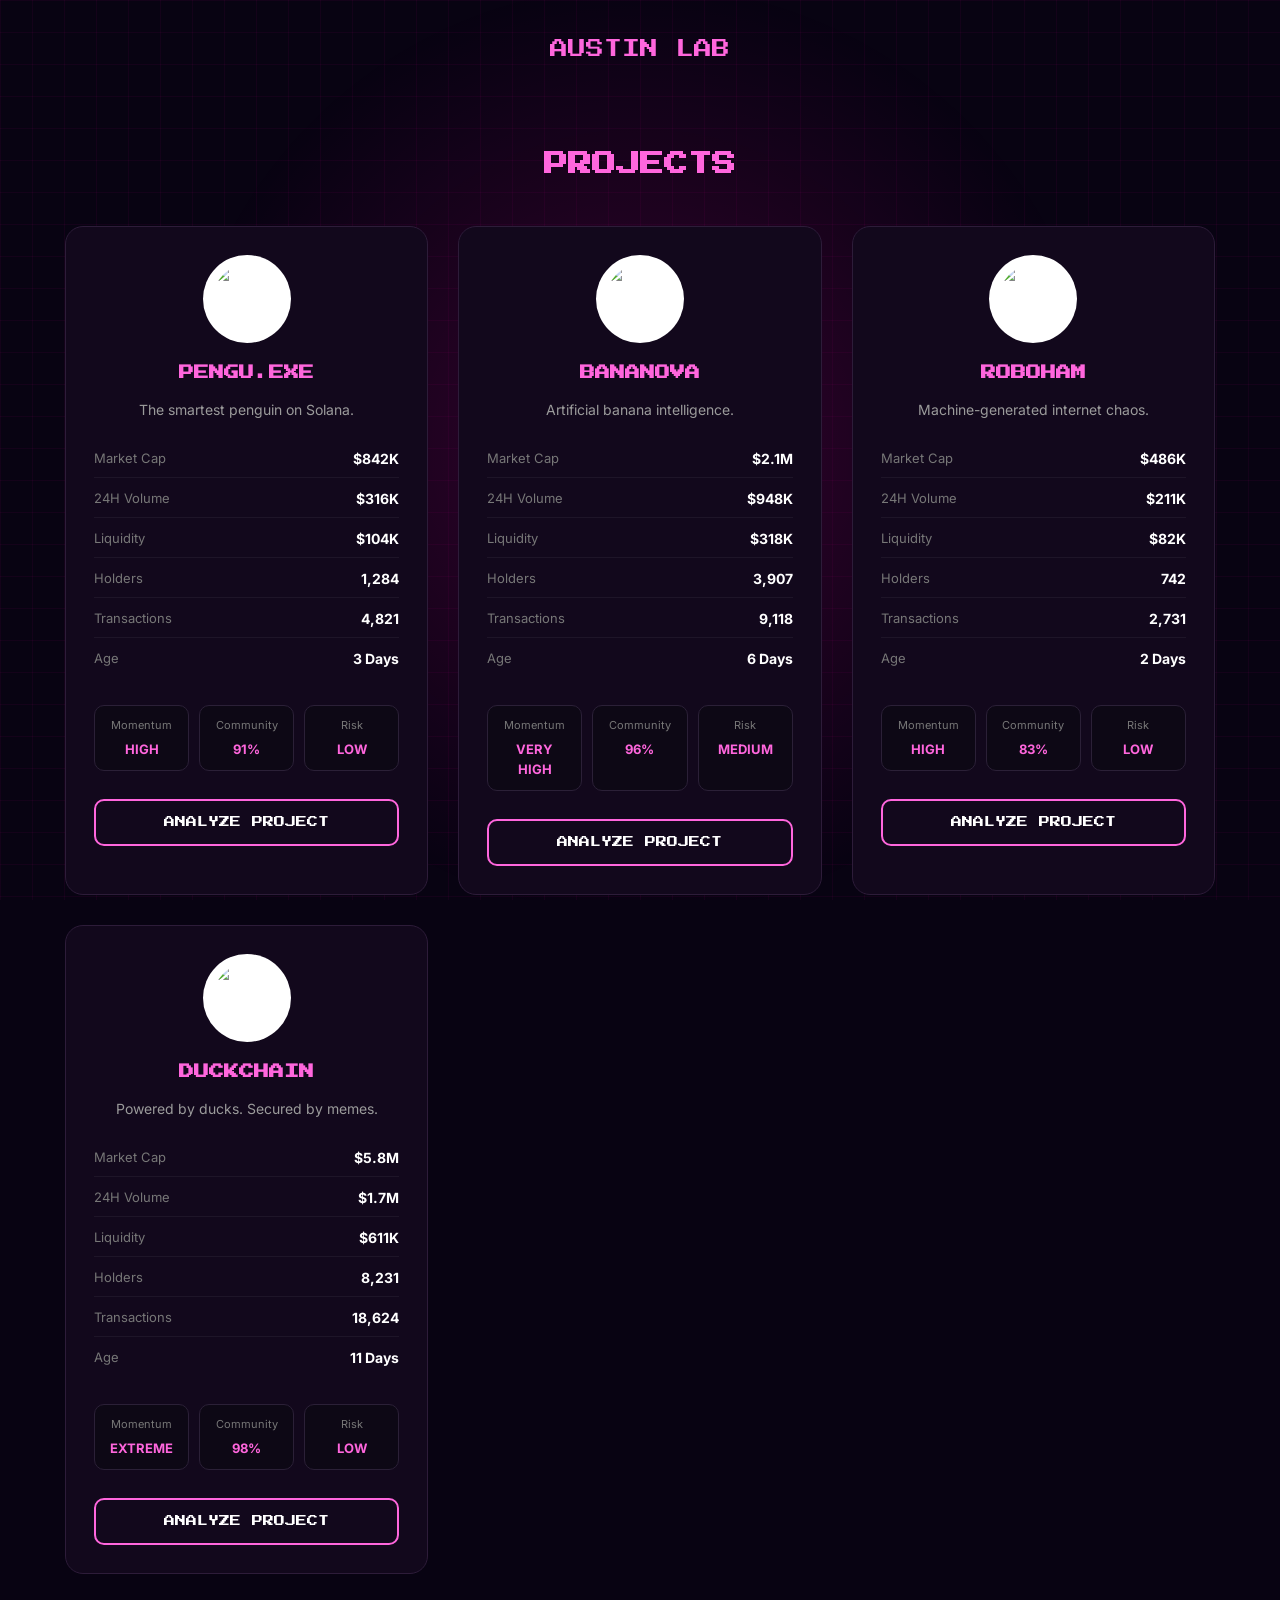
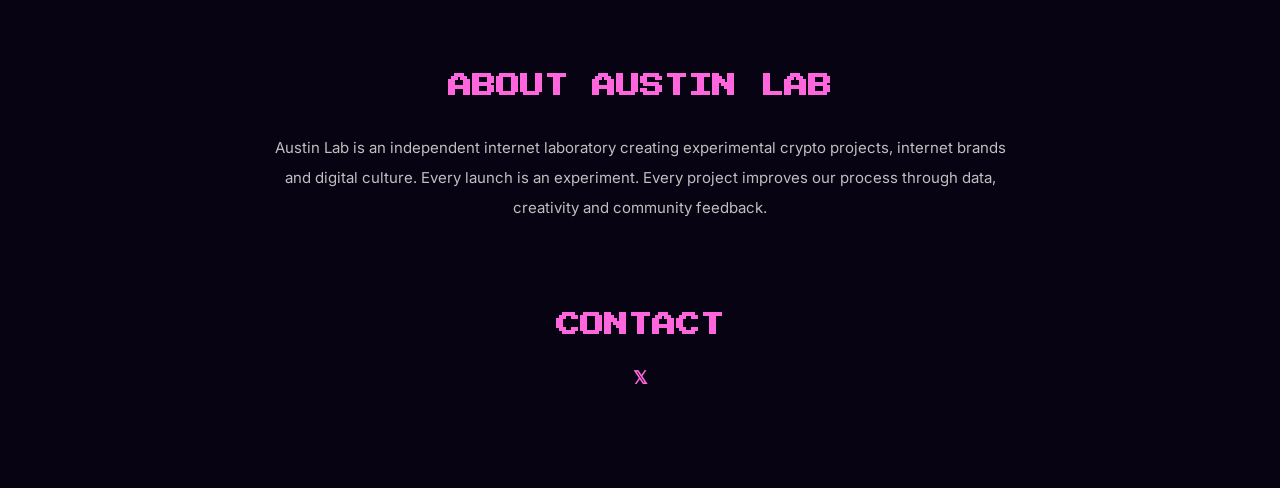
==== commit f3d2e6be: "Update contact section" ====
--- a/lab.html
+++ b/lab.html
@@ -338,7 +338,7 @@
 <h2>CONTACT</h2>
 
 <a href="https://x.com/" target="_blank">
-𝕏 Follow on X
+𝕏 
 </a>
 
 </section>
--- a/style.css
+++ b/style.css
@@ -12,6 +12,15 @@
     overflow-x:hidden;
 }
 
+/* GLOBAL */
+
+img{
+    max-width:100%;
+    display:block;
+}
+
+/* BACKGROUND */
+
 .bg-grid{
     position:fixed;
     inset:0;
@@ -31,10 +40,96 @@
 
     background:
     radial-gradient(circle at center,
-    rgba(255,0,170,.15),
+    rgba(255,0,170,.18),
     transparent 60%);
 }
 
+/* HOME PAGE */
+
+.hero{
+
+    height:100vh;
+
+    display:flex;
+
+    flex-direction:column;
+
+    justify-content:center;
+
+    align-items:center;
+
+    text-align:center;
+
+    padding:20px;
+
+}
+
+.penguin{
+
+    width:190px;
+
+    height:auto;
+
+    margin-bottom:40px;
+
+    image-rendering:pixelated;
+
+}
+
+h1{
+
+    font-family:'Press Start 2P',cursive;
+
+    font-size:56px;
+
+    color:#ff66dd;
+
+    text-shadow:4px 4px #5d007d;
+
+    margin-bottom:30px;
+
+}
+
+.subtitle{
+
+    color:#d5b6ff;
+
+    margin-bottom:50px;
+
+    letter-spacing:2px;
+
+}
+
+.btn{
+
+    display:inline-block;
+
+    padding:18px 42px;
+
+    border:4px solid #ff66dd;
+
+    background:#23112f;
+
+    color:white;
+
+    text-decoration:none;
+
+    font-family:'Press Start 2P',cursive;
+
+    transition:.25s;
+
+}
+
+.btn:hover{
+
+    background:#ff44cc;
+
+    box-shadow:0 0 20px #ff44cc;
+
+    transform:translateY(-4px);
+
+}
+
 /* TOP BAR */
 
 .topbar{
@@ -57,7 +152,7 @@
 
 }
 
-/* PAGE */
+/* LAB */
 
 .lab{
 
@@ -65,7 +160,7 @@
 
     margin:auto;
 
-    padding:40px 25px 100px;
+    padding:50px 25px 100px;
 
 }
 
@@ -77,19 +172,17 @@
 
     color:#ff66dd;
 
+    font-size:24px;
+
     margin-bottom:50px;
 
-    font-size:26px;
-
-}
-
-/* CARDS */
+}/* CARDS */
 
 .cards{
 
     display:grid;
 
-    grid-template-columns:repeat(auto-fit,minmax(280px,1fr));
+    grid-template-columns:repeat(auto-fit,minmax(300px,1fr));
 
     gap:30px;
 
@@ -99,321 +192,514 @@
 
     background:#12081c;
 
+    border:1px solid #2d1c39;
+
+    border-radius:18px;
+
+    padding:28px;
+
+    transition:.25s;
+
+}
+
+.card:hover{
+
+    transform:translateY(-6px);
+
+    border-color:#ff66dd;
+
+    box-shadow:0 0 30px rgba(255,68,204,.18);
+
+}
+
+.avatar{
+
+    width:88px;
+
+    height:88px;
+
+    margin:0 auto 22px;
+
+    border-radius:50%;
+
+    background:#fff;
+
+    padding:10px;
+
+}
+
+.card h3{
+
+    text-align:center;
+
+    font-family:'Press Start 2P',cursive;
+
+    color:#ff66dd;
+
+    font-size:15px;
+
+    margin-bottom:18px;
+
+}
+
+.description{
+
+    text-align:center;
+
+    color:#9b9b9b;
+
+    font-size:14px;
+
+    line-height:1.7;
+
+    margin-bottom:28px;
+
+}
+
+/* STATS */
+
+.stats{
+
+    display:flex;
+
+    flex-direction:column;
+
+    gap:12px;
+
+    margin-bottom:28px;
+
+}
+
+.stat{
+
+    display:flex;
+
+    justify-content:space-between;
+
+    align-items:center;
+
+    padding-bottom:10px;
+
+    border-bottom:1px solid rgba(255,255,255,.05);
+
+}
+
+.stat:last-child{
+
+    border:none;
+
+}
+
+.stat span{
+
+    color:#777;
+
+    font-size:13px;
+
+}
+
+.stat strong{
+
+    color:white;
+
+    font-size:14px;
+
+}
+
+/* METRICS */
+
+.metrics{
+
+    display:grid;
+
+    grid-template-columns:repeat(3,1fr);
+
+    gap:10px;
+
+    margin-bottom:28px;
+
+}
+
+.metrics div{
+
+    background:#0d0815;
+
     border:1px solid #2b2037;
 
-    border-radius:18px;
+    border-radius:10px;
+
+    padding:12px;
+
+    text-align:center;
+
+}
+
+.metrics span{
+
+    display:block;
+
+    color:#777;
+
+    font-size:11px;
+
+    margin-bottom:6px;
+
+}
+
+.metrics strong{
+
+    color:#ff66dd;
+
+    font-size:13px;
+
+}
+/* ANALYZE BUTTON */
+
+.analyze-btn{
+
+    display:block;
+
+    width:100%;
+
+    text-align:center;
+
+    padding:16px;
+
+    margin-top:10px;
+
+    border:2px solid #ff66dd;
+
+    border-radius:10px;
+
+    text-decoration:none;
+
+    color:#fff;
+
+    font-family:'Press Start 2P',cursive;
+
+    font-size:11px;
+
+    transition:.25s;
+
+}
+
+.analyze-btn:hover{
+
+    background:#ff44cc;
+
+    color:white;
+
+    box-shadow:0 0 20px rgba(255,68,204,.45);
+
+    transform:translateY(-2px);
+
+}
+
+/* ABOUT */
+
+.about{
+
+    margin-top:100px;
+
+    text-align:center;
+
+}
+
+.about h2{
+
+    margin-bottom:35px;
+
+}
+
+.about p{
+
+    max-width:760px;
+
+    margin:auto;
+
+    color:#bfbfbf;
+
+    line-height:2;
+
+    font-size:15px;
+
+}
+
+/* CONTACT */
+
+.contact{
+
+    margin-top:90px;
+
+    text-align:center;
+
+}
+
+.contact h2{
+
+    margin-bottom:30px;
+
+}
+
+.contact a{
+
+    display:inline-block;
+
+    color:#ff66dd;
+
+    text-decoration:none;
+
+    font-size:18px;
+
+    font-weight:600;
+
+    transition:.25s;
+
+}
+
+.contact a:hover{
+
+    color:white;
+
+}
+
+/* MOBILE */
+
+@media(max-width:900px){
+
+.cards{
+
+    grid-template-columns:1fr;
+
+}
+
+.lab{
+
+    padding:35px 20px 80px;
+
+}
+
+.hero{
 
     padding:30px;
 
+}
+
+h1{
+
+    font-size:36px;
+
+}
+
+.penguin{
+
+    width:150px;
+
+}
+
+.card{
+
+    padding:24px;
+
+}
+
+.metrics{
+
+    grid-template-columns:1fr;
+
+}
+
+.analyze-btn{
+
+    font-size:10px;
+
+}
+
+.about p{
+
+    font-size:14px;
+
+    line-height:1.8;
+
+}
+
+}
+
+@media(max-width:520px){
+
+h1{
+
+    font-size:28px;
+
+}
+
+.logo{
+
+    font-size:15px;
+
+}
+
+.lab h2{
+
+    font-size:18px;
+
+}
+
+.card h3{
+
+    font-size:13px;
+
+}
+
+.description{
+
+    font-size:13px;
+
+}
+
+.stat span{
+
+    font-size:12px;
+
+}
+
+.stat strong{
+
+    font-size:13px;
+
+}
+
+.contact a{
+
+    font-size:16px;
+
+}
+
+}
+/* PROJECT PAGE */
+
+.project{
+
+    max-width:760px;
+
+    margin:auto;
+
+    padding:40px 20px 100px;
+
+}
+
+.project-header{
+
+    text-align:center;
+
+    margin-bottom:50px;
+
+}
+
+.project-avatar{
+
+    width:110px;
+
+    height:110px;
+
+    margin:0 auto 25px;
+
+    border-radius:50%;
+
+    background:white;
+
+    padding:12px;
+
+}
+
+.project-header h1{
+
+    font-size:30px;
+
+    margin-bottom:20px;
+
+}
+
+.project-header p{
+
+    color:#9b9b9b;
+
+}
+
+.panel{
+
+    background:#12081c;
+
+    border:1px solid #2b2037;
+
+    border-radius:16px;
+
+    padding:30px;
+
+    margin-bottom:30px;
+
+}
+
+.score{
+
+    text-align:center;
+
+    font-size:72px;
+
+    color:#ff66dd;
+
+    font-family:'Press Start 2P',cursive;
+
+    margin:30px 0;
+
+}
+
+.score-text{
+
+    text-align:center;
+
+    color:#999;
+
+    line-height:1.8;
+
+}
+
+.project-links{
+
+    display:grid;
+
+    gap:16px;
+
+}
+
+.project-links a{
+
+    display:block;
+
+    text-align:center;
+
+    padding:16px;
+
+    border:2px solid #ff66dd;
+
+    border-radius:10px;
+
+    color:white;
+
+    text-decoration:none;
+
+    font-family:'Press Start 2P',cursive;
+
+    font-size:11px;
+
     transition:.25s;
 
 }
 
-.card:hover{
-
-    transform:translateY(-6px);
-
-    border-color:#ff66dd;
-
-    box-shadow:0 0 25px rgba(255,68,204,.25);
-
-}
-
-.avatar{
-
-    width:90px;
-
-    height:90px;
-
-    display:block;
-
-    margin:0 auto 20px;
-
-    border-radius:50%;
-
-    background:white;
-
-    padding:10px;
-
-}
-
-.card h3{
-
-    text-align:center;
-
-    font-family:'Press Start 2P',cursive;
-
-    color:#ff66dd;
-
-    font-size:15px;
-
-    margin-bottom:18px;
-
-}
-
-.description{
-
-    text-align:center;
-
-    color:#9e9e9e;
-
-    font-size:14px;
-
-    line-height:1.7;
-
-    margin-bottom:28px;
-
-}
-/* STATS */
-
-.stats{
-
-    display:flex;
-
-    flex-direction:column;
-
-    gap:12px;
-
-    margin-bottom:28px;
-
-}
-
-.stat{
-
-    display:flex;
-
-    justify-content:space-between;
-
-    align-items:center;
-
-    padding-bottom:10px;
-
-    border-bottom:1px solid rgba(255,255,255,.05);
-
-}
-
-.stat:last-child{
-
-    border-bottom:none;
-
-}
-
-.stat span{
-
-    color:#888;
-
-    font-size:13px;
-
-}
-
-.stat strong{
-
-    color:white;
-
-    font-size:14px;
-
-    font-weight:600;
-
-}
-
-/* AI METRICS */
-
-.metrics{
-
-    display:grid;
-
-    grid-template-columns:repeat(3,1fr);
-
-    gap:12px;
-
-    margin-bottom:28px;
-
-}
-
-.metrics div{
-
-    background:#0d0815;
-
-    border:1px solid #2b2037;
-
-    border-radius:10px;
-
-    padding:12px 8px;
-
-    text-align:center;
-
-}
-
-.metrics span{
-
-    display:block;
-
-    color:#777;
-
-    font-size:11px;
-
-    margin-bottom:6px;
-
-}
-
-.metrics strong{
-
-    color:#ff66dd;
-
-    font-size:13px;
-
-}
-
-/* BUTTON */
-
-.analyze-btn{
-
-    display:block;
-
-    width:100%;
-
-    text-align:center;
-
-    padding:16px;
-
-    border:2px solid #ff66dd;
-
-    border-radius:10px;
-
-    text-decoration:none;
-
-    color:white;
-
-    font-family:'Press Start 2P',cursive;
-
-    font-size:11px;
-
-    transition:.25s;
-
-}
-
-.analyze-btn:hover{
+.project-links a:hover{
 
     background:#ff44cc;
 
     box-shadow:0 0 20px rgba(255,68,204,.35);
 
-    transform:translateY(-2px);
-
-}
-
-/* ABOUT */
-
-.about{
-
-    margin-top:90px;
-
-}
-
-.about h2{
-
-    margin-bottom:30px;
-
-}
-
-.about p{
-
-    max-width:760px;
-
-    margin:auto;
-
-    color:#b7b7b7;
-
-    line-height:1.9;
-
-    text-align:center;
-
-}
-
-/* CONTACT */
-
-.contact{
-
-    margin-top:80px;
-
-    text-align:center;
-
-}
-
-.contact h2{
-
-    margin-bottom:30px;
-
-}
-
-.contact a{
-
-    display:inline-block;
-
-    color:#ff66dd;
-
-    text-decoration:none;
-
-    font-weight:600;
-
-    font-size:18px;
-
-    transition:.25s;
-
-}
-
-.contact a:hover{
-
-    color:white;
-
-}
-
-/* MOBILE */
-
-@media(max-width:768px){
-
-.lab{
-
-    padding:30px 18px 80px;
-
-}
-
-.lab h2{
-
-    font-size:18px;
-
-}
-
-.card{
-
-    padding:22px;
-
-}
-
-.avatar{
-
-    width:72px;
-
-    height:72px;
-
-}
-
-.card h3{
-
-    font-size:13px;
-
-}
-
-.metrics{
-
-    grid-template-columns:1fr;
-
-}
-
-.analyze-btn{
-
-    font-size:10px;
-
-}
-
 }
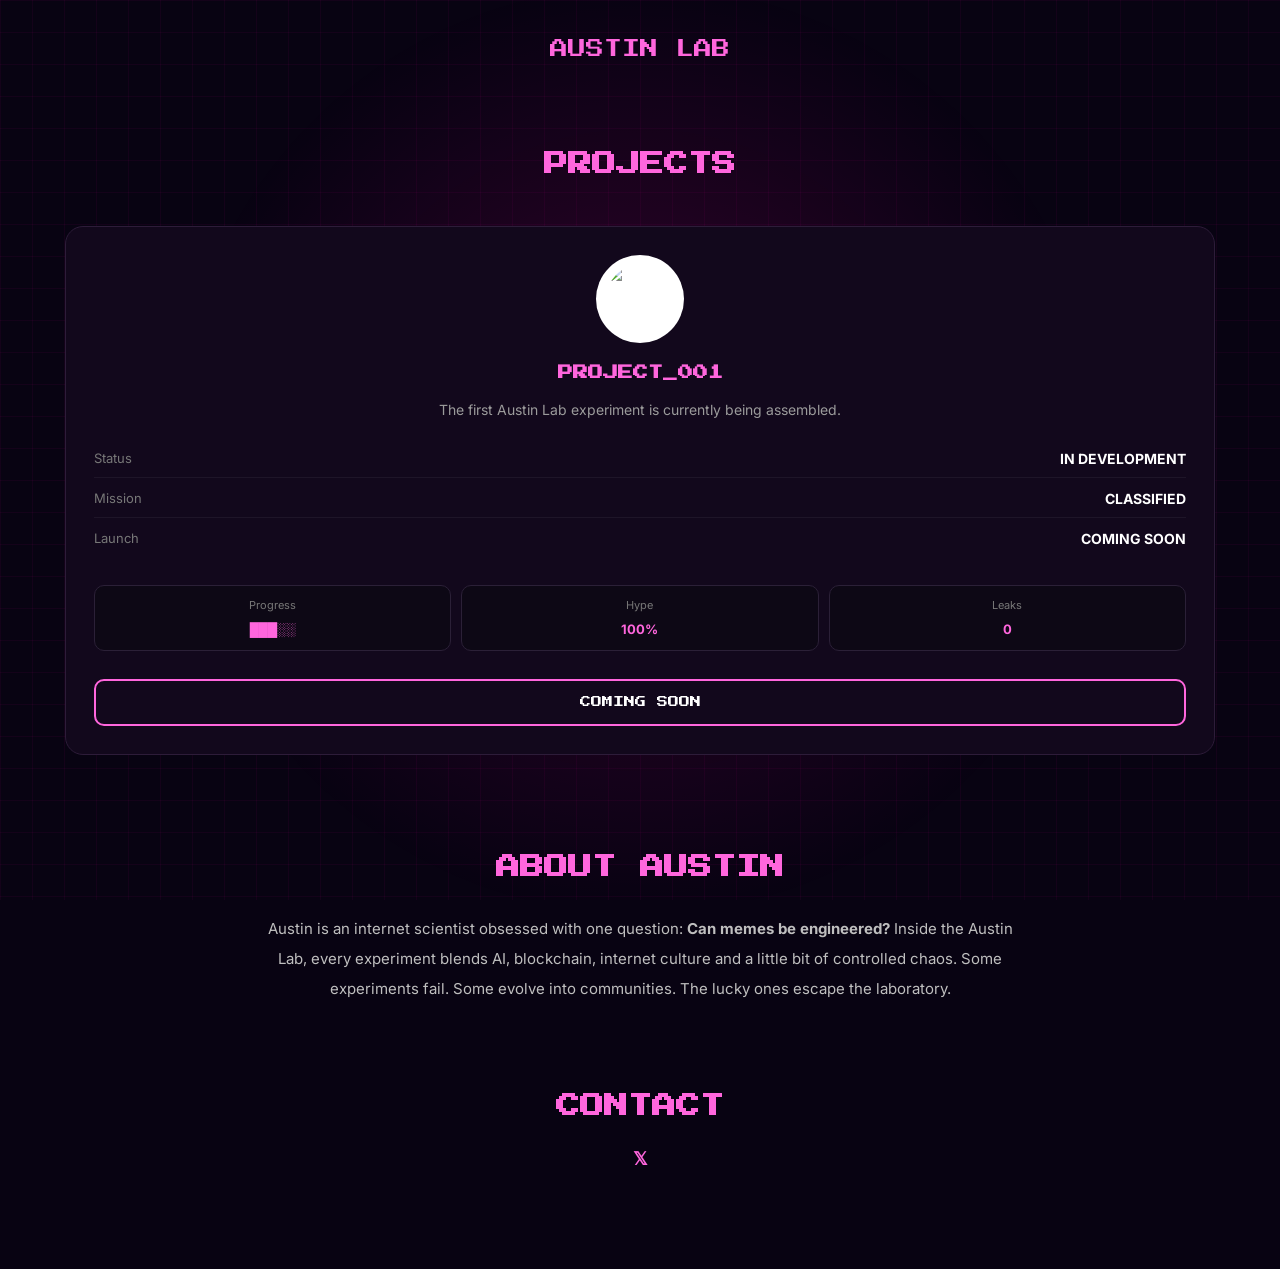
==== commit f6b3c8be: "Update Austin Lab" ====
--- a/lab.html
+++ b/lab.html
@@ -25,59 +25,51 @@
 <header class="topbar">
 
 <a href="index.html" class="logo">
+
 AUSTIN LAB
+
 </a>
 
 </header>
 
 <main class="lab">
 
+<section id="projects">
+
 <h2>PROJECTS</h2>
 
 <div class="cards">
 
-<!-- PROJECT 1 -->
-
 <div class="card">
 
-<img src="https://api.dicebear.com/9.x/bottts/svg?seed=Pengu" class="avatar" alt="Pengu">
+<img
+src="https://api.dicebear.com/9.x/bottts/svg?seed=Austin"
+class="avatar"
+alt="Austin">
 
-<h3>PENGU.EXE</h3>
+<h3>PROJECT_001</h3>
 
 <p class="description">
-The smartest penguin on Solana.
+
+The first Austin Lab experiment is currently being assembled.
+
 </p>
 
 <div class="stats">
 
 <div class="stat">
-<span>Market Cap</span>
-<strong>$842K</strong>
+<span>Status</span>
+<strong>IN DEVELOPMENT</strong>
 </div>
 
 <div class="stat">
-<span>24H Volume</span>
-<strong>$316K</strong>
+<span>Mission</span>
+<strong>CLASSIFIED</strong>
 </div>
 
 <div class="stat">
-<span>Liquidity</span>
-<strong>$104K</strong>
-</div>
-
-<div class="stat">
-<span>Holders</span>
-<strong>1,284</strong>
-</div>
-
-<div class="stat">
-<span>Transactions</span>
-<strong>4,821</strong>
-</div>
-
-<div class="stat">
-<span>Age</span>
-<strong>3 Days</strong>
+<span>Launch</span>
+<strong>COMING SOON</strong>
 </div>
 
 </div>
@@ -85,250 +77,52 @@
 <div class="metrics">
 
 <div>
-<span>Momentum</span>
-<strong>HIGH</strong>
+<span>Progress</span>
+<strong>███░░</strong>
 </div>
 
 <div>
-<span>Community</span>
-<strong>91%</strong>
+<span>Hype</span>
+<strong>100%</strong>
 </div>
 
 <div>
-<span>Risk</span>
-<strong>LOW</strong>
+<span>Leaks</span>
+<strong>0</strong>
 </div>
 
 </div>
 
-<a href="project.html" class="analyze-btn">
-ANALYZE PROJECT
-</a>
+<a class="analyze-btn">
 
-</div>
+COMING SOON
 
-<!-- PROJECT 2 -->
-
-<div class="card">
-
-<img src="https://api.dicebear.com/9.x/bottts/svg?seed=Bananova" class="avatar" alt="Bananova">
-
-<h3>BANANOVA</h3>
-
-<p class="description">
-Artificial banana intelligence.
-</p>
-
-<div class="stats">
-
-<div class="stat">
-<span>Market Cap</span>
-<strong>$2.1M</strong>
-</div>
-
-<div class="stat">
-<span>24H Volume</span>
-<strong>$948K</strong>
-</div>
-
-<div class="stat">
-<span>Liquidity</span>
-<strong>$318K</strong>
-</div>
-
-<div class="stat">
-<span>Holders</span>
-<strong>3,907</strong>
-</div>
-
-<div class="stat">
-<span>Transactions</span>
-<strong>9,118</strong>
-</div>
-
-<div class="stat">
-<span>Age</span>
-<strong>6 Days</strong>
-</div>
-
-</div>
-
-<div class="metrics">
-
-<div>
-<span>Momentum</span>
-<strong>VERY HIGH</strong>
-</div>
-
-<div>
-<span>Community</span>
-<strong>96%</strong>
-</div>
-
-<div>
-<span>Risk</span>
-<strong>MEDIUM</strong>
-</div>
-
-</div>
-
-<a href="project.html" class="analyze-btn">
-ANALYZE PROJECT
-</a>
-
-</div>
-<!-- PROJECT 3 -->
-
-<div class="card">
-
-<img src="https://api.dicebear.com/9.x/bottts/svg?seed=RoboHam" class="avatar" alt="RoboHam">
-
-<h3>ROBOHAM</h3>
-
-<p class="description">
-Machine-generated internet chaos.
-</p>
-
-<div class="stats">
-
-<div class="stat">
-<span>Market Cap</span>
-<strong>$486K</strong>
-</div>
-
-<div class="stat">
-<span>24H Volume</span>
-<strong>$211K</strong>
-</div>
-
-<div class="stat">
-<span>Liquidity</span>
-<strong>$82K</strong>
-</div>
-
-<div class="stat">
-<span>Holders</span>
-<strong>742</strong>
-</div>
-
-<div class="stat">
-<span>Transactions</span>
-<strong>2,731</strong>
-</div>
-
-<div class="stat">
-<span>Age</span>
-<strong>2 Days</strong>
-</div>
-
-</div>
-
-<div class="metrics">
-
-<div>
-<span>Momentum</span>
-<strong>HIGH</strong>
-</div>
-
-<div>
-<span>Community</span>
-<strong>83%</strong>
-</div>
-
-<div>
-<span>Risk</span>
-<strong>LOW</strong>
-</div>
-
-</div>
-
-<a href="project.html" class="analyze-btn">
-ANALYZE PROJECT
-</a>
-
-</div>
-
-<!-- PROJECT 4 -->
-
-<div class="card">
-
-<img src="https://api.dicebear.com/9.x/bottts/svg?seed=DuckChain" class="avatar" alt="DuckChain">
-
-<h3>DUCKCHAIN</h3>
-
-<p class="description">
-Powered by ducks. Secured by memes.
-</p>
-
-<div class="stats">
-
-<div class="stat">
-<span>Market Cap</span>
-<strong>$5.8M</strong>
-</div>
-
-<div class="stat">
-<span>24H Volume</span>
-<strong>$1.7M</strong>
-</div>
-
-<div class="stat">
-<span>Liquidity</span>
-<strong>$611K</strong>
-</div>
-
-<div class="stat">
-<span>Holders</span>
-<strong>8,231</strong>
-</div>
-
-<div class="stat">
-<span>Transactions</span>
-<strong>18,624</strong>
-</div>
-
-<div class="stat">
-<span>Age</span>
-<strong>11 Days</strong>
-</div>
-
-</div>
-
-<div class="metrics">
-
-<div>
-<span>Momentum</span>
-<strong>EXTREME</strong>
-</div>
-
-<div>
-<span>Community</span>
-<strong>98%</strong>
-</div>
-
-<div>
-<span>Risk</span>
-<strong>LOW</strong>
-</div>
-
-</div>
-
-<a href="project.html" class="analyze-btn">
-ANALYZE PROJECT
 </a>
 
 </div>
 
 </div>
 
+</section>
 <section class="about">
 
-<h2>ABOUT AUSTIN LAB</h2>
+<h2>ABOUT AUSTIN</h2>
 
 <p>
-Austin Lab is an independent internet laboratory creating experimental crypto projects, internet brands and digital culture.
 
-Every launch is an experiment. Every project improves our process through data, creativity and community feedback.
+Austin is an internet scientist obsessed with one question:
+
+<strong>Can memes be engineered?</strong>
+
+Inside the Austin Lab, every experiment blends AI, blockchain,
+internet culture and a little bit of controlled chaos.
+
+Some experiments fail.
+
+Some evolve into communities.
+
+The lucky ones escape the laboratory.
+
 </p>
 
 </section>
@@ -338,11 +132,12 @@
 <h2>CONTACT</h2>
 
 <a href="https://x.com/" target="_blank">
-𝕏 
+
+𝕏
+
 </a>
 
 </section>
-
 </main>
 
 </body>
